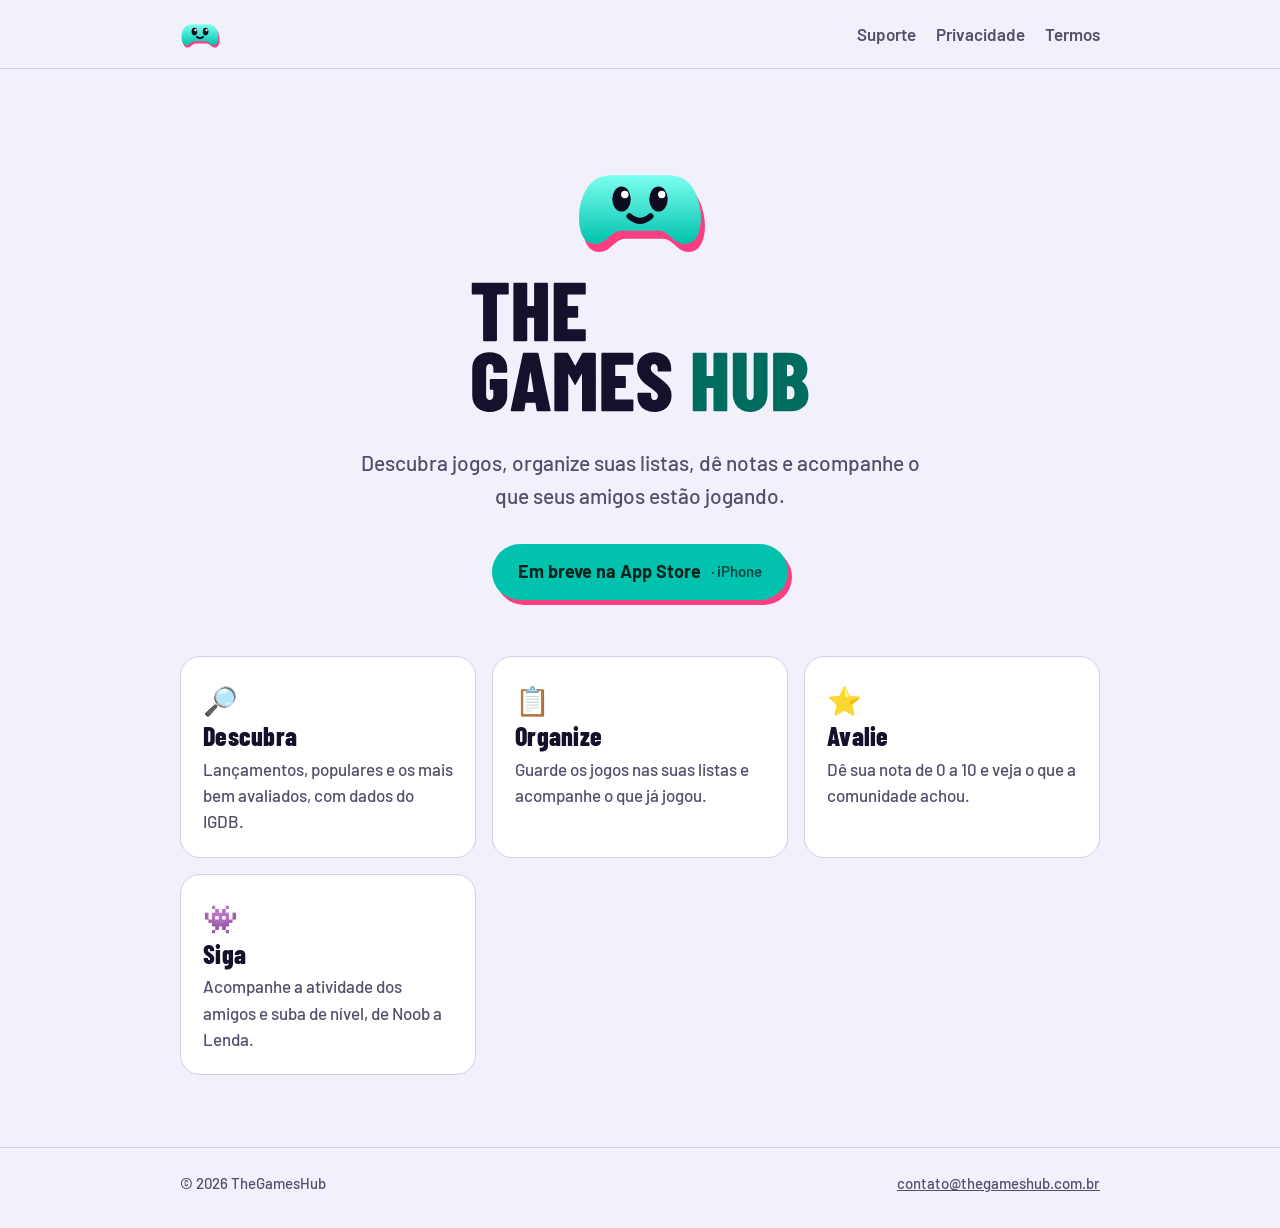
==== index.html @ a0545e42 "Publish the first version of the website Co-Authored-By: Claude Opus 5.5 <noreply@anthropic.com>" ====
<!doctype html>
<html lang="pt-BR">
<head>
  <meta charset="utf-8">
  <meta name="viewport" content="width=device-width, initial-scale=1">
  <title>TheGamesHub</title>
  <meta name="description" content="Descubra jogos, organize suas listas, dê notas e siga outras pessoas. Para iPhone.">
  <link rel="icon" href="assets/mascote.svg" type="image/svg+xml">
  <link rel="preconnect" href="https://fonts.googleapis.com">
  <link rel="preconnect" href="https://fonts.gstatic.com" crossorigin>
  <link href="https://fonts.googleapis.com/css2?family=Barlow+Condensed:wght@600;700;800&family=Barlow:wght@500;600;700&display=swap" rel="stylesheet">
  <link rel="stylesheet" href="style.css">
</head>
<body>
  <header class="top">
    <div class="wrap">
      <a class="brand" href="./" aria-label="TheGamesHub, início">
        <img src="assets/mascote.svg" alt="" width="40" height="40">
      </a>
      <nav class="nav">
        <a href="suporte.html">Suporte</a>
        <a href="privacidade.html">Privacidade</a>
        <a href="termos.html">Termos</a>
      </nav>
    </div>
  </header>

  <main class="wrap">
    <section class="hero">
      <img class="mascot" src="assets/mascote.svg" alt="">
      <h1 style="margin:0">
        <img class="wordmark logo-light" src="assets/letreiro-claro.svg" alt="The Games Hub" width="407" height="170">
        <img class="wordmark logo-dark" src="assets/letreiro-escuro.svg" alt="The Games Hub" width="407" height="170">
      </h1>
      <p class="lead">Descubra jogos, organize suas listas, dê notas e acompanhe o que seus amigos estão jogando.</p>
      <a class="cta" href="#" aria-disabled="true">Em breve na App Store <small>· iPhone</small></a>
    </section>

    <section class="features" aria-label="O que dá para fazer">
      <article class="card">
        <div class="icon" aria-hidden="true">🔎</div>
        <h3>Descubra</h3>
        <p>Lançamentos, populares e os mais bem avaliados, com dados do IGDB.</p>
      </article>
      <article class="card">
        <div class="icon" aria-hidden="true">📋</div>
        <h3>Organize</h3>
        <p>Guarde os jogos nas suas listas e acompanhe o que já jogou.</p>
      </article>
      <article class="card">
        <div class="icon" aria-hidden="true">⭐</div>
        <h3>Avalie</h3>
        <p>Dê sua nota de 0 a 10 e veja o que a comunidade achou.</p>
      </article>
      <article class="card">
        <div class="icon" aria-hidden="true">👾</div>
        <h3>Siga</h3>
        <p>Acompanhe a atividade dos amigos e suba de nível, de Noob a Lenda.</p>
      </article>
    </section>
  </main>

  <footer class="foot">
    <div class="wrap">
      <span>© 2026 TheGamesHub</span>
      <nav>
        <a href="mailto:contato@thegameshub.com.br">contato@thegameshub.com.br</a>
      </nav>
    </div>
  </footer>
</body>
</html>
---- style.css ----
:root {
  --bg: #F2F0FA;
  --surface: #FFFFFF;
  --text: #15102B;
  --sec: #544E6B;
  --line: #D5D0E8;
  --accent: #00C2AD;
  --on-accent: #06231F;
  --accent-text: #006B5F;
  --pink: #FF3D81;
  color-scheme: light dark;
}

@media (prefers-color-scheme: dark) {
  :root {
    --bg: #0E0B1F;
    --surface: #1B1638;
    --text: #F2F0FF;
    --sec: #ABA5C8;
    --line: #332C5A;
    --accent: #19E6CF;
    --on-accent: #06231F;
    --accent-text: #19E6CF;
  }
}

* { box-sizing: border-box; }

body {
  margin: 0;
  background: var(--bg);
  color: var(--text);
  font: 500 17px/1.55 "Barlow", system-ui, sans-serif;
  -webkit-font-smoothing: antialiased;
}

a { color: var(--accent-text); }

h1, h2, h3 {
  font-family: "Barlow Condensed", system-ui, sans-serif;
  font-weight: 800;
  line-height: 1.05;
  letter-spacing: .01em;
}

.wrap { max-width: 960px; margin: 0 auto; padding: 0 20px; }

/* Header */
.top { border-bottom: 1px solid var(--line); }
.top .wrap { display: flex; align-items: center; justify-content: space-between; height: 68px; }
.brand { display: flex; align-items: center; gap: 10px; text-decoration: none; }
.brand img { display: block; }
.nav { display: flex; gap: 20px; }
.nav a { color: var(--sec); text-decoration: none; font-weight: 600; }
.nav a:hover { color: var(--text); }

.logo-light { display: block; }
.logo-dark { display: none; }
@media (prefers-color-scheme: dark) {
  .logo-light { display: none; }
  .logo-dark { display: block; }
}

/* Hero */
.hero { padding: 72px 0 56px; text-align: center; }
.hero .mascot { width: 132px; height: 132px; margin: 0 auto 8px; display: block; animation: bob 3s ease-in-out infinite; }
.hero .wordmark { width: min(340px, 80%); height: auto; margin: 0 auto; }
.hero p.lead { font-size: 21px; color: var(--sec); max-width: 560px; margin: 24px auto 32px; }

@keyframes bob { 50% { transform: translateY(-8px); } }
@media (prefers-reduced-motion: reduce) { .hero .mascot { animation: none; } }

.cta {
  display: inline-flex; align-items: center; gap: 10px;
  background: var(--accent); color: var(--on-accent);
  font-weight: 700; font-size: 18px; text-decoration: none;
  padding: 14px 26px; border-radius: 999px;
  box-shadow: 4px 5px 0 var(--pink);
}
.cta small { font-weight: 600; opacity: .75; }

/* Features */
.features { display: grid; grid-template-columns: repeat(auto-fit, minmax(220px, 1fr)); gap: 16px; padding-bottom: 72px; }
.card { background: var(--surface); border: 1px solid var(--line); border-radius: 20px; padding: 22px; }
.card h3 { font-size: 26px; margin: 0 0 6px; }
.card p { margin: 0; color: var(--sec); }
.card .icon { font-size: 28px; }

/* Text pages */
.page { padding-top: 48px; padding-bottom: 72px; max-width: 760px; }
.page h1 { font-size: 48px; margin: 0 0 8px; }
.page .meta { color: var(--sec); margin: 0 0 32px; }
.page h2 { font-size: 28px; margin: 36px 0 8px; }
.draft { background: var(--surface); border: 1px dashed var(--pink); border-radius: 14px; padding: 14px 18px; color: var(--sec); }

/* Footer */
.foot { border-top: 1px solid var(--line); color: var(--sec); font-size: 15px; }
.foot .wrap { display: flex; flex-wrap: wrap; gap: 12px 24px; justify-content: space-between; padding-top: 24px; padding-bottom: 32px; }
.foot nav { display: flex; gap: 18px; }
.foot a { color: var(--sec); }

@media (max-width: 560px) {
  .nav { gap: 14px; font-size: 15px; }
  .hero { padding-top: 48px; }
  .page h1 { font-size: 40px; }
}
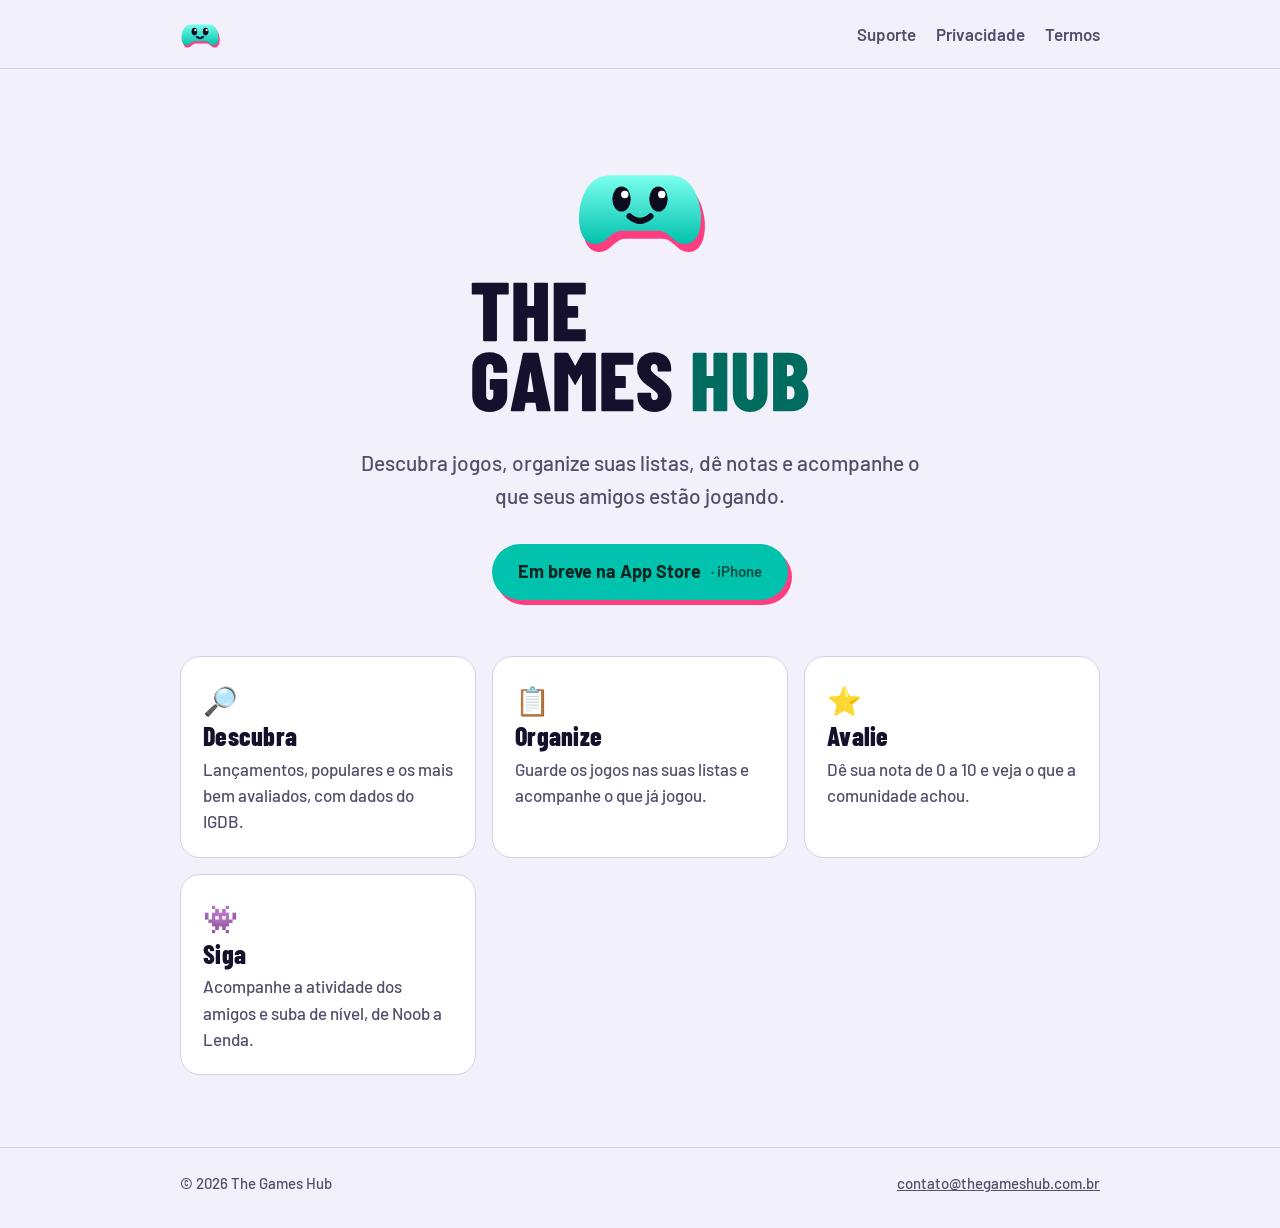
==== commit f31be54f: "Use "The Games Hub" on every page Co-Authored-By: Claude Sonnet 5.5 <noreply@anthropic.com>" ====
--- a/index.html
+++ b/index.html
@@ -3,58 +3,74 @@
 <head>
   <meta charset="utf-8">
   <meta name="viewport" content="width=device-width, initial-scale=1">
-  <title>TheGamesHub</title>
-  <meta name="description" content="Descubra jogos, organize suas listas, dê notas e siga outras pessoas. Para iPhone.">
-  <link rel="icon" href="assets/mascote.svg" type="image/svg+xml">
+  <title>The Games Hub · Descubra, organize e avalie jogos</title>
+  <meta name="description" content="Descubra jogos, organize suas listas, dê notas e acompanhe o que seus amigos estão jogando. App para iPhone.">
+  <link rel="canonical" href="https://thegameshub.com.br/">
+  <meta name="theme-color" content="#F2F0FA" media="(prefers-color-scheme: light)">
+  <meta name="theme-color" content="#0E0B1F" media="(prefers-color-scheme: dark)">
+  <link rel="icon" href="/assets/mascote.svg" type="image/svg+xml">
+  <link rel="icon" href="/assets/favicon-32.png" type="image/png" sizes="32x32">
+  <link rel="apple-touch-icon" href="/apple-touch-icon.png">
+  <meta property="og:type" content="website">
+  <meta property="og:site_name" content="The Games Hub">
+  <meta property="og:locale" content="pt_BR">
+  <meta property="og:title" content="The Games Hub · Descubra, organize e avalie jogos">
+  <meta property="og:description" content="Descubra jogos, organize suas listas, dê notas e acompanhe o que seus amigos estão jogando. App para iPhone.">
+  <meta property="og:url" content="https://thegameshub.com.br/">
+  <meta property="og:image" content="https://thegameshub.com.br/assets/og.jpg?v=2">
+  <meta property="og:image:width" content="1200">
+  <meta property="og:image:height" content="630">
+  <meta property="og:image:alt" content="Mascote e letreiro do The Games Hub">
+  <meta name="twitter:card" content="summary_large_image">
   <link rel="preconnect" href="https://fonts.googleapis.com">
   <link rel="preconnect" href="https://fonts.gstatic.com" crossorigin>
   <link href="https://fonts.googleapis.com/css2?family=Barlow+Condensed:wght@600;700;800&family=Barlow:wght@500;600;700&display=swap" rel="stylesheet">
-  <link rel="stylesheet" href="style.css">
+  <link rel="stylesheet" href="/style.css">
 </head>
 <body>
   <header class="top">
     <div class="wrap">
-      <a class="brand" href="./" aria-label="TheGamesHub, início">
-        <img src="assets/mascote.svg" alt="" width="40" height="40">
+      <a class="brand" href="/" aria-label="The Games Hub, início">
+        <img src="/assets/mascote.svg" alt="" width="40" height="40">
       </a>
       <nav class="nav">
-        <a href="suporte.html">Suporte</a>
-        <a href="privacidade.html">Privacidade</a>
-        <a href="termos.html">Termos</a>
+        <a href="/suporte.html">Suporte</a>
+        <a href="/privacidade.html">Privacidade</a>
+        <a href="/termos.html">Termos</a>
       </nav>
     </div>
   </header>
 
   <main class="wrap">
     <section class="hero">
-      <img class="mascot" src="assets/mascote.svg" alt="">
+      <img class="mascot" src="/assets/mascote.svg" alt="">
       <h1 style="margin:0">
-        <img class="wordmark logo-light" src="assets/letreiro-claro.svg" alt="The Games Hub" width="407" height="170">
-        <img class="wordmark logo-dark" src="assets/letreiro-escuro.svg" alt="The Games Hub" width="407" height="170">
+        <img class="wordmark logo-light" src="/assets/letreiro-claro.svg" alt="The Games Hub" width="407" height="170">
+        <img class="wordmark logo-dark" src="/assets/letreiro-escuro.svg" alt="The Games Hub" width="407" height="170">
       </h1>
       <p class="lead">Descubra jogos, organize suas listas, dê notas e acompanhe o que seus amigos estão jogando.</p>
-      <a class="cta" href="#" aria-disabled="true">Em breve na App Store <small>· iPhone</small></a>
+      <span class="cta">Em breve na App Store <small>· iPhone</small></span>
     </section>
 
     <section class="features" aria-label="O que dá para fazer">
       <article class="card">
         <div class="icon" aria-hidden="true">🔎</div>
-        <h3>Descubra</h3>
+        <h2>Descubra</h2>
         <p>Lançamentos, populares e os mais bem avaliados, com dados do IGDB.</p>
       </article>
       <article class="card">
         <div class="icon" aria-hidden="true">📋</div>
-        <h3>Organize</h3>
+        <h2>Organize</h2>
         <p>Guarde os jogos nas suas listas e acompanhe o que já jogou.</p>
       </article>
       <article class="card">
         <div class="icon" aria-hidden="true">⭐</div>
-        <h3>Avalie</h3>
+        <h2>Avalie</h2>
         <p>Dê sua nota de 0 a 10 e veja o que a comunidade achou.</p>
       </article>
       <article class="card">
         <div class="icon" aria-hidden="true">👾</div>
-        <h3>Siga</h3>
+        <h2>Siga</h2>
         <p>Acompanhe a atividade dos amigos e suba de nível, de Noob a Lenda.</p>
       </article>
     </section>
@@ -62,7 +78,7 @@
 
   <footer class="foot">
     <div class="wrap">
-      <span>© 2026 TheGamesHub</span>
+      <span>© 2026 The Games Hub</span>
       <nav>
         <a href="mailto:contato@thegameshub.com.br">contato@thegameshub.com.br</a>
       </nav>
--- a/style.css
+++ b/style.css
@@ -82,7 +82,7 @@
 /* Features */
 .features { display: grid; grid-template-columns: repeat(auto-fit, minmax(220px, 1fr)); gap: 16px; padding-bottom: 72px; }
 .card { background: var(--surface); border: 1px solid var(--line); border-radius: 20px; padding: 22px; }
-.card h3 { font-size: 26px; margin: 0 0 6px; }
+.card h2 { font-size: 26px; margin: 0 0 6px; }
 .card p { margin: 0; color: var(--sec); }
 .card .icon { font-size: 28px; }
 
@@ -92,6 +92,18 @@
 .page .meta { color: var(--sec); margin: 0 0 32px; }
 .page h2 { font-size: 28px; margin: 36px 0 8px; }
 .draft { background: var(--surface); border: 1px dashed var(--pink); border-radius: 14px; padding: 14px 18px; color: var(--sec); }
+
+/* FAQ */
+.faq { background: var(--surface); border: 1px solid var(--line); border-radius: 14px; margin: 0 0 10px; }
+.faq summary { cursor: pointer; padding: 14px 18px; font-weight: 700; list-style: none; display: flex; justify-content: space-between; align-items: center; gap: 12px; }
+.faq summary::-webkit-details-marker { display: none; }
+.faq summary::after { content: "+"; color: var(--accent-text); font-size: 24px; line-height: 1; flex: none; }
+.faq[open] summary::after { content: "−"; }
+.faq summary:focus-visible { outline: 3px solid var(--accent); outline-offset: 2px; border-radius: 14px; }
+.faq > :not(summary) { margin: 0 18px 14px; }
+.faq ul { padding-left: 20px; }
+.faq li { margin-bottom: 6px; }
+.faq code { font-size: .9em; word-break: break-all; }
 
 /* Footer */
 .foot { border-top: 1px solid var(--line); color: var(--sec); font-size: 15px; }
@@ -104,3 +116,11 @@
   .hero { padding-top: 48px; }
   .page h1 { font-size: 40px; }
 }
+
+/* Current page in the header */
+.nav a[aria-current="page"] { color: var(--text); }
+
+/* 404 */
+.notfound { text-align: center; margin: 0 auto; }
+.notfound .lost { display: block; margin: 0 auto 16px; transform: rotate(-12deg); filter: grayscale(.6); }
+.notfound .cta { margin-top: 16px; }
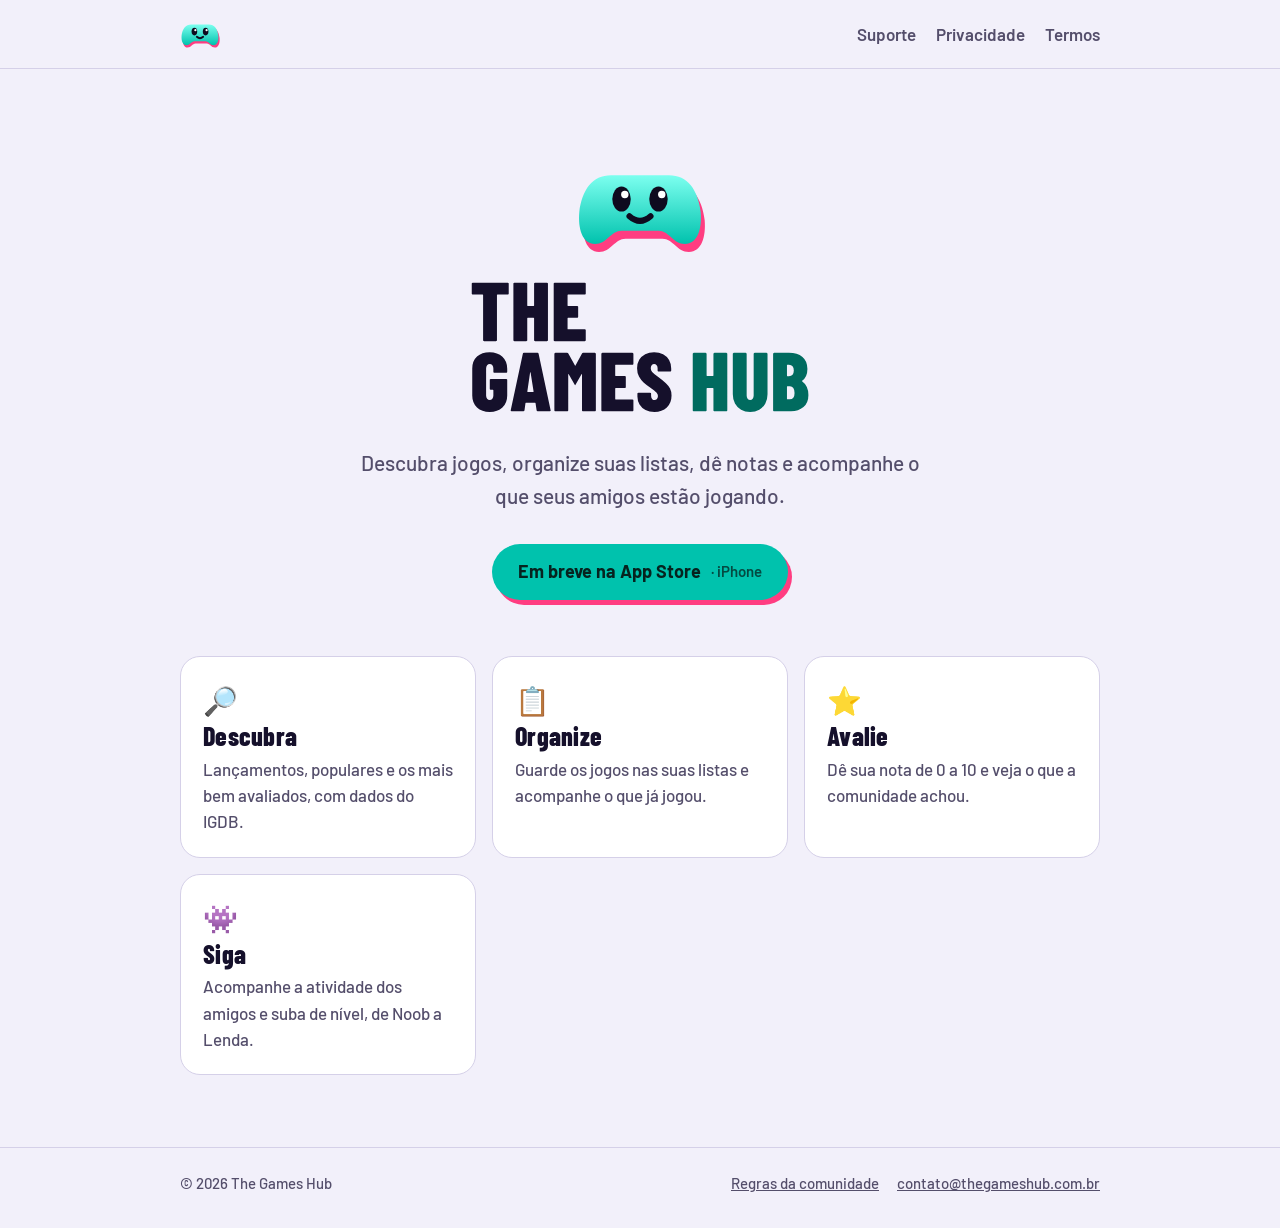
==== commit 2c5a690d: "Publish the approved Privacy Policy, Terms and Community rules The final texts the owner approved on" ====
--- a/index.html
+++ b/index.html
@@ -80,6 +80,7 @@
     <div class="wrap">
       <span>© 2026 The Games Hub</span>
       <nav>
+        <a href="/regras.html">Regras da comunidade</a>
         <a href="mailto:contato@thegameshub.com.br">contato@thegameshub.com.br</a>
       </nav>
     </div>
--- a/style.css
+++ b/style.css
@@ -91,6 +91,18 @@
 .page h1 { font-size: 48px; margin: 0 0 8px; }
 .page .meta { color: var(--sec); margin: 0 0 32px; }
 .page h2 { font-size: 28px; margin: 36px 0 8px; }
+.page h3 { font-size: 22px; margin: 24px 0 6px; }
+.legal ul, .legal ol { padding-left: 22px; }
+.legal li { margin-bottom: 6px; }
+.legal li ul { margin-top: 6px; }
+.legal code { font-size: .9em; overflow-wrap: anywhere; }
+.legal a { overflow-wrap: anywhere; }
+.table { overflow-x: auto; margin: 12px 0 20px; border: 1px solid var(--line); border-radius: 14px; background: var(--surface); }
+.table table { width: 100%; border-collapse: collapse; font-size: 16px; }
+.table th, .table td { text-align: left; vertical-align: top; padding: 10px 14px; border-bottom: 1px solid var(--line); }
+.table tr:last-child td { border-bottom: 0; }
+.table th { font-weight: 700; color: var(--sec); }
+@media (max-width: 560px) { .table table { font-size: 15px; } .table th, .table td { padding: 9px 10px; } }
 .draft { background: var(--surface); border: 1px dashed var(--pink); border-radius: 14px; padding: 14px 18px; color: var(--sec); }
 
 /* FAQ */
@@ -108,7 +120,7 @@
 /* Footer */
 .foot { border-top: 1px solid var(--line); color: var(--sec); font-size: 15px; }
 .foot .wrap { display: flex; flex-wrap: wrap; gap: 12px 24px; justify-content: space-between; padding-top: 24px; padding-bottom: 32px; }
-.foot nav { display: flex; gap: 18px; }
+.foot nav { display: flex; flex-wrap: wrap; gap: 8px 18px; }
 .foot a { color: var(--sec); }
 
 @media (max-width: 560px) {
